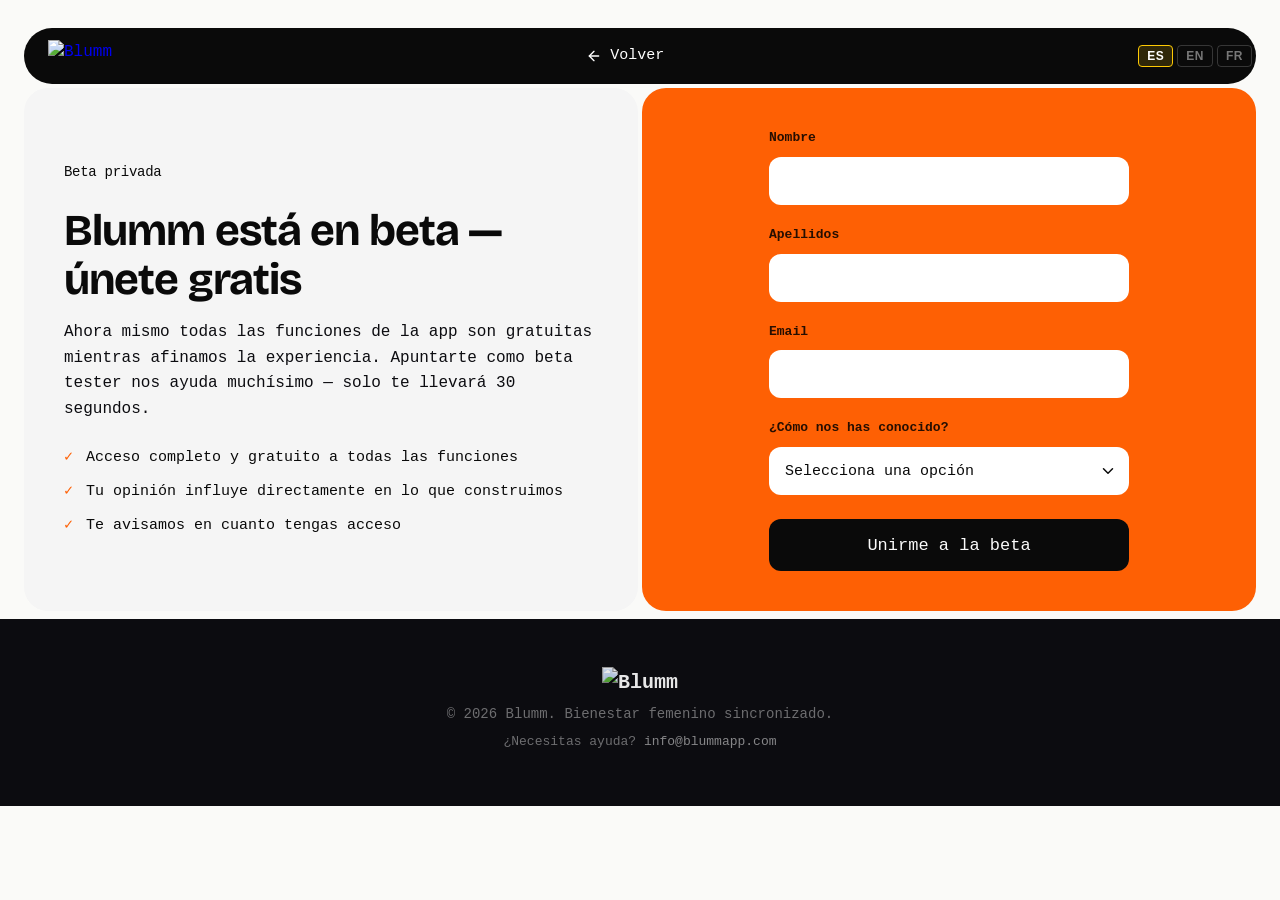
==== beta.html @ 22668149 "feat: instala Plausible Analytics en todas las páginas Añade <script defer data-domain="blummapp.com" ====
<!doctype html>
<html lang="es">
<head>
  <meta charset="utf-8">
  <meta name="viewport" content="width=device-width, initial-scale=1">
  <title>Blumm · Únete a la beta</title>
  <meta name="description" content="Blumm está en fase beta — únete gratis como beta tester y ayúdanos a mejorar la app.">
  <link rel="icon" type="image/png" href="favicon.png">
  <link rel="preconnect" href="https://fonts.googleapis.com">
  <link rel="preconnect" href="https://fonts.gstatic.com" crossorigin>
  <link href="https://fonts.googleapis.com/css2?family=Bricolage+Grotesque:opsz,wght@12..96,700;12..96,800&display=swap" rel="stylesheet">
  <link rel="stylesheet" href="style.css?v=13">
  <script src="https://cdn.jsdelivr.net/npm/@supabase/supabase-js@2/dist/umd/supabase.min.js"></script>
  <!-- Meta Pixel Code -->
  <script>
    !function(f,b,e,v,n,t,s)
    {if(f.fbq)return;n=f.fbq=function(){n.callMethod?
    n.callMethod.apply(n,arguments):n.queue.push(arguments)};
    if(!f._fbq)f._fbq=n;n.push=n;n.loaded=!0;n.version='2.0';
    n.queue=[];t=b.createElement(e);t.async=!0;
    t.src=v;s=b.getElementsByTagName(e)[0];
    s.parentNode.insertBefore(t,s)}(window,document,'script',
    'https://connect.facebook.net/en_US/fbevents.js');
    fbq('init', '1379456450843415');
    fbq('track', 'PageView');
  </script>
  <noscript><img height="1" width="1" style="display:none" src="https://www.facebook.com/tr?id=1379456450843415&ev=PageView&noscript=1"/></noscript>
  <!-- End Meta Pixel Code -->
  <!-- TikTok Pixel Code Start -->
  <script>
  !function (w, d, t) {
    w.TiktokAnalyticsObject=t;var ttq=w[t]=w[t]||[];ttq.methods=["page","track","identify","instances","debug","on","off","once","ready","alias","group","enableCookie","disableCookie","holdConsent","revokeConsent","grantConsent"],ttq.setAndDefer=function(t,e){t[e]=function(){t.push([e].concat(Array.prototype.slice.call(arguments,0)))}};for(var i=0;i<ttq.methods.length;i++)ttq.setAndDefer(ttq,ttq.methods[i]);ttq.instance=function(t){for(var e=ttq._i[t]||[],n=0;n<ttq.methods.length;n++)ttq.setAndDefer(e,ttq.methods[n]);return e},ttq.load=function(e,n){var r="https://analytics.tiktok.com/i18n/pixel/events.js",o=n&&n.partner;ttq._i=ttq._i||{},ttq._i[e]=[],ttq._i[e]._u=r,ttq._t=ttq._t||{},ttq._t[e]=+new Date,ttq._o=ttq._o||{},ttq._o[e]=n||{};n=document.createElement("script");n.type="text/javascript",n.async=!0,n.src=r+"?sdkid="+e+"&lib="+t;e=document.getElementsByTagName("script")[0];e.parentNode.insertBefore(n,e)};
    ttq.load('DAFTA2RC77U4RNF8LF8G');
    ttq.page();
  }(window, document, 'ttq');
  </script>
  <!-- TikTok Pixel Code End -->
  <!-- Plausible Analytics -->
  <script defer data-domain="blummapp.com" src="https://plausible.io/js/script.js"></script>
</head>
<body class="landing-body">

  <svg style="display:none" aria-hidden="true">
    <symbol id="ico-check-circle" viewBox="0 0 24 24" fill="none" stroke="currentColor" stroke-width="2" stroke-linecap="round" stroke-linejoin="round">
      <path d="M22 11.08V12a10 10 0 1 1-5.93-9.14"/><path d="m9 11 3 3L22 4"/>
    </symbol>
    <symbol id="ico-alert-circle" viewBox="0 0 24 24" fill="none" stroke="currentColor" stroke-width="2" stroke-linecap="round" stroke-linejoin="round">
      <circle cx="12" cy="12" r="10"/><line x1="12" y1="8" x2="12" y2="12"/><line x1="12" y1="16" x2="12.01" y2="16"/>
    </symbol>
    <symbol id="ico-arrow-left" viewBox="0 0 24 24" fill="none" stroke="currentColor" stroke-width="2" stroke-linecap="round" stroke-linejoin="round">
      <path d="m12 19-7-7 7-7"/><path d="M19 12H5"/>
    </symbol>
  </svg>

  <div class="page-frame">

    <!-- ── HEADER ── -->
    <header>
      <div class="brand">
        <a href="index.html" style="display:flex;align-items:center">
          <img src="blumm-logo-white.png" alt="Blumm" class="blumm-logo">
        </a>
      </div>
      <a href="index.html" class="back-link" data-i18n="back">
        <svg class="ico ico-sm" viewBox="0 0 24 24"><use href="#ico-arrow-left"/></svg>
        <span data-i18n="back">Volver</span>
      </a>
      <div class="header-right">
        <div class="lang-switcher">
          <button class="lang-btn active" id="btn-es" onclick="setLang('es')">ES</button>
          <button class="lang-btn" id="btn-en" onclick="setLang('en')">EN</button>
          <button class="lang-btn" id="btn-fr" onclick="setLang('fr')">FR</button>
        </div>
      </div>
    </header>

    <main>
      <!-- ── BETA ── -->
      <section class="beta-card">
        <div class="beta-copy">
          <p class="eyebrow" data-i18n="beta.eyebrow">Beta privada</p>
          <div class="hero-copy-content">
            <h1 data-i18n="beta.title">Blumm está en beta — únete gratis</h1>
            <p class="lead" data-i18n="beta.lead">Ahora mismo todas las funciones de la app son gratuitas mientras afinamos la experiencia. Apuntarte como beta tester nos ayuda muchísimo — solo te llevará 30 segundos.</p>
          </div>
          <ul class="beta-perks">
            <li data-i18n="beta.perk1">Acceso completo y gratuito a todas las funciones</li>
            <li data-i18n="beta.perk2">Tu opinión influye directamente en lo que construimos</li>
            <li data-i18n="beta.perk3">Te avisamos en cuanto tengas acceso</li>
          </ul>
        </div>

        <div class="beta-form-card">
          <form id="beta-form" novalidate>
            <div class="beta-field">
              <label for="beta-first-name" data-i18n="beta.form.firstName">Nombre</label>
              <input id="beta-first-name" name="first_name" type="text" autocomplete="given-name" required>
            </div>
            <div class="beta-field">
              <label for="beta-last-name" data-i18n="beta.form.lastName">Apellidos</label>
              <input id="beta-last-name" name="last_name" type="text" autocomplete="family-name" required>
            </div>
            <div class="beta-field">
              <label for="beta-email" data-i18n="beta.form.email">Email</label>
              <input id="beta-email" name="email" type="email" autocomplete="email" required>
            </div>
            <div class="beta-field">
              <label for="beta-how-heard" data-i18n="beta.form.howHeard">¿Cómo nos has conocido?</label>
              <select id="beta-how-heard" name="how_heard" required>
                <option value="" data-i18n="beta.form.howHeard.placeholder">Selecciona una opción</option>
                <option value="instagram" data-i18n="beta.form.howHeard.instagram">Instagram</option>
                <option value="tiktok" data-i18n="beta.form.howHeard.tiktok">TikTok</option>
                <option value="google" data-i18n="beta.form.howHeard.google">Google</option>
                <option value="friend" data-i18n="beta.form.howHeard.friend">Recomendación de una amiga</option>
                <option value="other" data-i18n="beta.form.howHeard.other">Otro</option>
              </select>
            </div>
            <button type="submit" class="beta-submit" id="beta-submit-btn" data-i18n="beta.form.submit">Unirme a la beta</button>
            <p class="beta-form-error hidden" id="beta-form-error"></p>
          </form>

          <div class="beta-success hidden" id="beta-success">
            <svg class="ico" viewBox="0 0 24 24" style="width:28px;height:28px;color:var(--green)"><use href="#ico-check-circle"/></svg>
            <h3 data-i18n="beta.success.title">¡Ya estás dentro!</h3>
            <p data-i18n="beta.success.text">Gracias por apuntarte. Te escribiremos en breve con el acceso a la beta.</p>
          </div>
        </div>
      </section>
    </main>

  </div><!-- /.page-frame -->

  <footer>
    <div class="container">
      <div class="footer-brand">
        <img src="blumm-logo-white.png" alt="Blumm" style="height:24px;width:auto;opacity:0.9;">
      </div>
      <p data-i18n="footer.copy">© 2026 Blumm. Bienestar femenino sincronizado.</p>
      <p class="small"><span data-i18n="footer.contact">¿Necesitas ayuda?</span> <a href="mailto:info@blummapp.com">info@blummapp.com</a></p>
    </div>
  </footer>

  <script>
    const { createClient } = supabase;
    const sb = createClient(
      'https://lpcvkzmfemxziuhdmzpx.supabase.co',
      'sb_publishable__JhEh4SY-q0NWRB5SO8-9Q_zLr_wszB'
    );

    const params = new URLSearchParams(location.search);
    const platform = params.get('platform'); // 'ios' | 'android' | null

    const BT = {
      es: {
        back: 'Volver',
        'beta.eyebrow': 'Beta privada',
        'beta.title': 'Blumm está en beta — únete gratis',
        'beta.lead': 'Ahora mismo todas las funciones de la app son gratuitas mientras afinamos la experiencia. Apuntarte como beta tester nos ayuda muchísimo — solo te llevará 30 segundos.',
        'beta.perk1': 'Acceso completo y gratuito a todas las funciones',
        'beta.perk2': 'Tu opinión influye directamente en lo que construimos',
        'beta.perk3': 'Te avisamos en cuanto tengas acceso',
        'beta.form.firstName': 'Nombre', 'beta.form.lastName': 'Apellidos', 'beta.form.email': 'Email',
        'beta.form.howHeard': '¿Cómo nos has conocido?', 'beta.form.howHeard.placeholder': 'Selecciona una opción',
        'beta.form.howHeard.instagram': 'Instagram', 'beta.form.howHeard.tiktok': 'TikTok', 'beta.form.howHeard.google': 'Google',
        'beta.form.howHeard.friend': 'Recomendación de una amiga', 'beta.form.howHeard.other': 'Otro',
        'beta.form.submit': 'Unirme a la beta',
        'beta.form.error.generic': 'Algo ha ido mal. Inténtalo de nuevo en unos minutos.',
        'beta.form.error.duplicate': 'Ese email ya está apuntado a la beta — ¡gracias!',
        'beta.success.title': '¡Ya estás dentro!',
        'beta.success.text': 'Gracias por apuntarte. Te escribiremos en breve con el acceso a la beta.',
        'footer.copy': '© 2026 Blumm. Bienestar femenino sincronizado.',
        'footer.contact': '¿Necesitas ayuda?',
      },
      en: {
        back: 'Back',
        'beta.eyebrow': 'Private beta',
        'beta.title': "Blumm is in beta — join for free",
        'beta.lead': "Right now every feature in the app is free while we polish the experience. Signing up as a beta tester helps us enormously — it only takes 30 seconds.",
        'beta.perk1': 'Full, free access to every feature',
        'beta.perk2': 'Your feedback directly shapes what we build',
        'beta.perk3': "We'll let you know as soon as you have access",
        'beta.form.firstName': 'First name', 'beta.form.lastName': 'Last name', 'beta.form.email': 'Email',
        'beta.form.howHeard': 'How did you hear about us?', 'beta.form.howHeard.placeholder': 'Select an option',
        'beta.form.howHeard.instagram': 'Instagram', 'beta.form.howHeard.tiktok': 'TikTok', 'beta.form.howHeard.google': 'Google',
        'beta.form.howHeard.friend': "A friend's recommendation", 'beta.form.howHeard.other': 'Other',
        'beta.form.submit': 'Join the beta',
        'beta.form.error.generic': 'Something went wrong. Please try again in a few minutes.',
        'beta.form.error.duplicate': "That email is already signed up for the beta — thank you!",
        'beta.success.title': "You're in!",
        'beta.success.text': "Thanks for signing up. We'll email you shortly with beta access.",
        'footer.copy': '© 2026 Blumm. Femme wellness, synchronised.',
        'footer.contact': 'Need help?',
      },
      fr: {
        back: 'Retour',
        'beta.eyebrow': 'Bêta privée',
        'beta.title': 'Blumm est en bêta — inscris-toi gratuitement',
        'beta.lead': "En ce moment, toutes les fonctionnalités de l'app sont gratuites pendant qu'on peaufine l'expérience. T'inscrire comme testeuse nous aide énormément — ça ne prend que 30 secondes.",
        'beta.perk1': 'Accès complet et gratuit à toutes les fonctionnalités',
        'beta.perk2': "Ton avis influence directement ce qu'on construit",
        'beta.perk3': "On te préviendra dès que tu auras accès",
        'beta.form.firstName': 'Prénom', 'beta.form.lastName': 'Nom', 'beta.form.email': 'Email',
        'beta.form.howHeard': 'Comment nous as-tu connus ?', 'beta.form.howHeard.placeholder': 'Choisis une option',
        'beta.form.howHeard.instagram': 'Instagram', 'beta.form.howHeard.tiktok': 'TikTok', 'beta.form.howHeard.google': 'Google',
        'beta.form.howHeard.friend': "Recommandation d'une amie", 'beta.form.howHeard.other': 'Autre',
        'beta.form.submit': 'Rejoindre la bêta',
        'beta.form.error.generic': "Une erreur s'est produite. Réessaie dans quelques minutes.",
        'beta.form.error.duplicate': 'Cet email est déjà inscrit à la bêta — merci !',
        'beta.success.title': "C'est fait !",
        'beta.success.text': "Merci de ton inscription. On t'écrira bientôt avec l'accès à la bêta.",
        'footer.copy': '© 2026 Blumm. Bien-être féminin synchronisé.',
        'footer.contact': "Besoin d'aide ?",
      }
    };

    function setLang(lang) {
      localStorage.setItem('meirins_lang', lang);
      document.documentElement.lang = lang;
      document.querySelectorAll('[data-i18n]').forEach(el => {
        const key = el.dataset.i18n;
        if (BT[lang] && BT[lang][key]) el.textContent = BT[lang][key];
      });
      ['es','en','fr'].forEach(l => {
        const btn = document.getElementById('btn-' + l);
        if (btn) btn.classList.toggle('active', l === lang);
      });
      currentLang = lang;
    }

    let currentLang = 'es';
    const saved = localStorage.getItem('meirins_lang');
    const browser = navigator.language?.slice(0,2);
    const initial = (saved && BT[saved]) ? saved : (BT[browser] ? browser : 'es');
    setLang(initial);

    // ── Form submit ──
    const form = document.getElementById('beta-form');
    const submitBtn = document.getElementById('beta-submit-btn');
    const errorEl = document.getElementById('beta-form-error');

    form.addEventListener('submit', async (e) => {
      e.preventDefault();
      errorEl.classList.add('hidden');
      submitBtn.disabled = true;
      const originalText = submitBtn.textContent;
      submitBtn.textContent = '…';

      const first_name = document.getElementById('beta-first-name').value.trim();
      const last_name = document.getElementById('beta-last-name').value.trim();
      const email = document.getElementById('beta-email').value.trim();
      const how_heard = document.getElementById('beta-how-heard').value;

      const { error } = await sb.from('beta_testers').insert({
        first_name, last_name, email, how_heard,
        platform: platform || null,
        locale: currentLang,
      });

      if (error) {
        submitBtn.disabled = false;
        submitBtn.textContent = originalText;
        const isDuplicate = error.code === '23505';
        errorEl.textContent = BT[currentLang][isDuplicate ? 'beta.form.error.duplicate' : 'beta.form.error.generic'];
        errorEl.classList.remove('hidden');
        return;
      }

      form.classList.add('hidden');
      document.getElementById('beta-success').classList.remove('hidden');
    });
  </script>
</body>
</html>
---- style.css ----
/* ═══════════════════════════════════════════════════════════════════
   Blumm · Design system v3
   ═══════════════════════════════════════════════════════════════════ */

*, *::before, *::after { box-sizing: border-box; margin: 0; padding: 0; }

.hidden { display: none !important; }

:root {
  /* Brand palette */
  --ink:         #0C0C10;
  --ink-2:       #18181F;
  --ink-mid:     #44444F;
  --muted:       #88889A;
  --cream:       #FAFAF8;
  --white:       #FFFFFF;
  --green:       #00B86B;
  --green-dim:   #009A58;
  --green-light: #E5FBF2;
  --rose:        #F06B88;
  --rose-light:  #FFF0F5;
  --amber:       #F5B800;
  --amber-light: #FFFBEA;

  /* Legacy tokens — used by legal pages */
  --blue:        #1A56DB;
  --blue-light:  #EFF6FF;
  --bg:          #F8FAFC;
  --text:        #1E293B;
  --border:      #E2E8F0;

  /* Figma design system — landing v4 */
  --neutro-950: #0a0a0a;
  --neutro-900: #171717;
  --neutro-800: #262626;
  --neutro-500: #737373;
  --neutro-200: #e5e5e5;
  --neutro-100: #f5f5f5;
  --neutro-50:  #fafafa;
  --neutro-0:   #ffffff;
  --amarillo-500: #feca04;
  --amarillo-950: #261e01;
  --naranja-500: #fe6004;
  --naranja-950: #260e01;
  --naranja-200: #ffbf9b;
  --azul-500: #429fe7;
  --azul-950: #0a1823;
  --verde-200: #b6ecaf;
  --verde-500: #49cf38;
  --amarillo-300: #fedf68;

  --rd-xxl: 32px;
  --rd-xl: 24px;
  --rd-l: 16px;
  --rd-m: 12px;
  --rd-s: 6px;
  --rd-xs: 3px;

  --font-heading: 'Bricolage Grotesque', system-ui, -apple-system, sans-serif;
  --font-body: 'Aglet Mono', 'Courier New', monospace;
}

@font-face {
  font-family: 'Aglet Mono';
  src: url('fonts/AgletMono-Regular.otf') format('opentype');
  font-weight: 400;
  font-style: normal;
  font-display: swap;
}
@font-face {
  font-family: 'Aglet Mono';
  src: url('fonts/AgletMono-Bold.otf') format('opentype');
  font-weight: 700;
  font-style: normal;
  font-display: swap;
}

html { scroll-behavior: smooth; }

body {
  font-family: -apple-system, BlinkMacSystemFont, 'Segoe UI', Helvetica, Arial, sans-serif;
  background: var(--cream);
  color: var(--ink);
  line-height: 1.6;
  -webkit-font-smoothing: antialiased;
}

a { text-decoration: none; }
a:focus-visible { outline: 2px solid var(--green); outline-offset: 3px; }

.container {
  max-width: 1120px;
  margin: 0 auto;
  padding: 0 28px;
}
.container.narrow { max-width: 760px; }

/* ════════════════════════════════════
   HEADER
   ════════════════════════════════════ */
/* Page frame — everything from the Figma "D-1440px-Landing" inset layout */
.page-frame {
  max-width: 1440px;
  margin: 0 auto;
  padding: 28px 24px 8px;
  display: flex;
  flex-direction: column;
  gap: 4px;
}
.landing-body { font-family: var(--font-body); }
.landing-body h1, .landing-body h2, .landing-body h3, .landing-body h4 { font-family: var(--font-heading); }

header {
  background: var(--neutro-950);
  border-radius: var(--rd-xxl);
  padding: 4px 4px 4px 24px;
  min-height: 56px;
  display: flex;
  align-items: center;
  justify-content: space-between;
  gap: 16px;
}
.brand { display: flex; align-items: center; gap: 9px; }
.blumm-logo { height: 32px; width: auto; display: block; }

.tab-nav {
  display: flex;
  align-items: center;
  background: var(--neutro-800);
  border-radius: var(--rd-xl);
  padding: 4px;
  gap: 0;
}
.tab-nav-item {
  display: flex;
  align-items: center;
  justify-content: center;
  height: 40px;
  padding: 0 16px;
  border-radius: var(--rd-l);
  color: var(--neutro-0);
  font-size: 16px;
  white-space: nowrap;
  transition: background 0.15s, color 0.15s;
}
.tab-nav-item:hover { background: rgba(255,255,255,0.08); }
.tab-nav-item.active { background: var(--neutro-0); color: var(--neutro-950); }

.header-right { display: flex; align-items: center; gap: 14px; }

.nav-download {
  background: var(--amarillo-500);
  color: var(--amarillo-950) !important;
  font-weight: 700;
  font-size: 18px;
  padding: 12px 16px;
  border-radius: var(--rd-xl);
  transition: opacity 0.15s, transform 0.15s;
}
.nav-download:hover { opacity: 0.88; transform: translateY(-1px); }

.lang-switcher {
  display: flex;
  gap: 4px;
}
.lang-btn {
  background: transparent;
  border: 1px solid rgba(255,255,255,0.18);
  color: rgba(255,255,255,0.45);
  font-size: 12px;
  font-weight: 600;
  padding: 3px 8px;
  border-radius: 4px;
  cursor: pointer;
  letter-spacing: 0.5px;
  transition: all 0.15s;
}
.lang-btn:hover { color: var(--white); border-color: rgba(255,255,255,0.5); }
.lang-btn.active { color: var(--white); border-color: var(--amarillo-500); background: rgba(254,202,4,0.15); }

/* ════════════════════════════════════
   HERO CARD
   ════════════════════════════════════ */
.hero-card, .trainer-card {
  display: flex;
  align-items: stretch;
  gap: 4px;
  width: 100%;
}
.hero-copy {
  flex: 1 0 0;
  min-width: 0;
  background: var(--neutro-100);
  border-radius: var(--rd-xl);
  padding: 24px;
  display: flex;
  flex-direction: column;
  justify-content: space-between;
  gap: 24px;
}
.eyebrow {
  font-size: 14px;
  color: var(--neutro-950);
  letter-spacing: -0.02em;
}
.hero-copy-content { display: flex; flex-direction: column; gap: 16px; }
.hero-copy h1 {
  font-size: clamp(32px, 4.4vw, 64px);
  font-weight: 700;
  line-height: 1.1;
  letter-spacing: -0.02em;
  color: var(--neutro-950);
}
.hero-copy .lead, .trainer-copy .lead {
  font-size: 18px;
  line-height: 1.3;
  letter-spacing: -0.02em;
  max-width: 42ch;
}
.hero-copy .lead { color: var(--neutro-950); }

/* Store buttons */
.store-buttons { display: flex; gap: 2px; }
.store-btn {
  display: flex;
  flex: 1;
  align-items: center;
  justify-content: center;
  gap: 10px;
  background: var(--neutro-900);
  color: var(--neutro-50);
  height: 48px;
  padding: 0 16px;
  border-radius: var(--rd-m);
  font-size: 18px;
  transition: background 0.15s;
}
.store-btn:hover { background: var(--neutro-800); }
.store-icon { width: 20px; height: 20px; flex-shrink: 0; }
.store-btn small { display: none; }

/* Hero visual — floating glass widgets over photo */
.hero-visual {
  position: relative;
  flex: 1 0 0;
  min-width: 0;
  aspect-ratio: 1 / 1;
  border-radius: var(--rd-xl);
  overflow: hidden;
}
.hero-visual-bg { position: absolute; inset: 0; width: 100%; height: 100%; object-fit: cover; }
video.hero-visual-bg { object-fit: cover; }
.trainer-frame {
  position: absolute;
  top: 7.5%;
  left: 50%;
  transform: translateX(-50%);
  width: 42%;
  min-width: 200px;
  max-width: 300px;
}
.trainer-frame-img { display: block; width: 100%; height: auto; }
.glass-stack {
  position: absolute;
  top: 7.5%;
  left: 50%;
  transform: translateX(-50%);
  width: 42%;
  min-width: 200px;
  max-width: 300px;
  display: flex;
  flex-direction: column;
  gap: 2px;
  padding: 4px;
  background: rgba(255,255,255,0.2);
  backdrop-filter: blur(20px);
  border-radius: var(--rd-xl);
}
.mini-phase {
  border-radius: 20px;
  padding: 13px;
  background-size: cover;
  background-position: center;
  display: flex;
  flex-direction: column;
  justify-content: space-between;
  gap: 8px;
  min-height: 100px;
  color: var(--neutro-950);
}
.mini-phase-title {
  font-family: var(--font-heading);
  font-weight: 700;
  font-size: 15px;
  line-height: 1.15;
}
.tags-row { display: flex; flex-wrap: wrap; gap: 2px; }
.tag {
  background: var(--neutro-100);
  color: var(--neutro-950);
  font-size: 8px;
  font-weight: 600;
  letter-spacing: 0.02em;
  text-transform: uppercase;
  padding: 0 6px;
  height: 13px;
  display: inline-flex;
  align-items: center;
  border-radius: var(--rd-s);
}
.tag-blue { background: var(--azul-500); color: var(--neutro-0); }
.tag-peach { background: var(--naranja-200); color: var(--naranja-950); }

.glass-2col { display: flex; gap: 2px; }
.stat-card {
  flex: 1;
  min-width: 0;
  background: var(--neutro-100);
  border-radius: 20px;
  padding: 13px;
  display: flex;
  flex-direction: column;
  gap: 12px;
}
.stat-title-row { display: flex; align-items: center; justify-content: space-between; gap: 6px; }
.stat-title { display: flex; align-items: center; gap: 4px; font-size: 10px; color: var(--neutro-950); white-space: nowrap; overflow: hidden; text-overflow: ellipsis; }
.ico { width: 13px; height: 13px; flex-shrink: 0; }
.ico-chevron { width: 13px; height: 13px; color: var(--neutro-950); }
.ico-sm { width: 16px; height: 16px; }
.ico-xs { width: 10px; height: 10px; }
.ico-orange { color: var(--naranja-500); }
.ico-orange-dark { color: var(--naranja-950); }
.ico-blue { color: var(--azul-500); }
.ico-green { color: var(--verde-500); }
.stat-num { font-family: var(--font-heading); font-weight: 700; font-size: 26px; line-height: 1.1; letter-spacing: -0.02em; }
.stat-num-orange { color: var(--naranja-500); }
.stat-num-blue { color: var(--azul-500); }
.stat-sub { font-size: 11px; color: var(--neutro-950); margin-top: 2px; }
.status-bar { height: 3px; border-radius: 2px; background: rgba(0,0,0,0.1); overflow: hidden; margin-top: 6px; }
.status-bar-fill { height: 100%; border-radius: 2px; }
.tag-row-inline { display: flex; align-items: center; gap: 4px; font-size: 11px; color: var(--neutro-950); }

.meal-card {
  background: var(--naranja-500);
  border-radius: 20px;
  padding: 13px;
  display: flex;
  flex-direction: column;
  gap: 12px;
}
.meal-card .stat-title-row .stat-title, .meal-card .ico-chevron { color: var(--neutro-950); }
.meal-eyebrow { font-size: 11px; color: var(--neutro-950); }
.meal-title { font-family: var(--font-heading); font-weight: 700; font-size: 20px; color: var(--naranja-950); line-height: 1.15; margin-top: -6px; }
.meal-items { list-style: none; display: flex; flex-direction: column; gap: 4px; }
.meal-items li { font-size: 11px; color: var(--neutro-950); position: relative; padding-left: 12px; }
.meal-items li::before { content: ''; position: absolute; left: 0; top: 7px; width: 3px; height: 3px; border-radius: 50%; background: var(--neutro-950); }
.meal-btn {
  background: var(--neutro-950);
  color: var(--neutro-50);
  border: none;
  height: 32px;
  border-radius: var(--rd-m);
  font-family: var(--font-body);
  font-size: 12px;
  cursor: pointer;
}

/* ════════════════════════════════════
   FEATURE PHOTO CARDS
   ════════════════════════════════════ */
.feature-cards-row { display: flex; gap: 4px; width: 100%; }
.photo-card {
  position: relative;
  flex: 1 0 0;
  min-width: 0;
  height: 480px;
  border-radius: var(--rd-xl);
  overflow: hidden;
  padding: 16px;
  display: flex;
  flex-direction: column;
  justify-content: space-between;
}
.photo-card-bg { position: absolute; inset: 0; width: 100%; height: 100%; object-fit: cover; z-index: 0; }
.photo-card-tag {
  position: relative;
  z-index: 1;
  display: flex;
  align-items: center;
  gap: 8px;
  font-size: 14px;
  color: var(--neutro-950);
  background: rgba(255,255,255,0.55);
  align-self: flex-start;
  padding: 6px 12px;
  border-radius: var(--rd-l);
}
.photo-card-glass {
  position: relative;
  z-index: 1;
  background: rgba(255,255,255,0.2);
  backdrop-filter: blur(20px);
  border-radius: var(--rd-l);
  padding: 16px;
  color: var(--neutro-0);
  display: flex;
  flex-direction: column;
  gap: 12px;
}
.photo-card-glass h3 { font-size: 24px; font-weight: 700; line-height: 1.15; }
.photo-card-glass p { font-size: 14px; line-height: 1.4; opacity: 0.92; }

/* ════════════════════════════════════
   FUNCIONALIDADES / BENTO
   ════════════════════════════════════ */
.funcionalidades-card {
  background: var(--neutro-100);
  border-radius: var(--rd-xl);
  padding: 24px;
  display: flex;
  flex-direction: column;
  gap: 40px;
}
.funcionalidades-heading { display: flex; flex-direction: column; gap: 16px; max-width: 700px; }
.funcionalidades-heading h2 {
  font-size: clamp(28px, 3.4vw, 48px);
  font-weight: 700;
  letter-spacing: -0.02em;
  line-height: 1.1;
  color: var(--neutro-950);
}
.funcionalidades-heading .lead { font-size: 18px; line-height: 1.3; color: var(--neutro-950); }

.bento-grid {
  display: grid;
  grid-template-columns: repeat(3, 1fr);
  gap: 4px;
}
.bento-card {
  background: var(--neutro-0);
  border-radius: var(--rd-xl);
  padding: 16px;
  display: flex;
  flex-direction: column;
  gap: 16px;
}
.bento-img {
  aspect-ratio: 4 / 3;
  border-radius: var(--rd-xl);
  background: var(--verde-200) center / cover no-repeat;
  width: 100%;
}
.bento-card h4 { font-family: var(--font-heading); font-size: 24px; font-weight: 700; letter-spacing: -0.01em; line-height: 1.2; color: var(--neutro-950); }
.bento-card p { font-size: 16px; line-height: 1.3; color: var(--neutro-950); }

/* ════════════════════════════════════
   QUIÉNES SOMOS / TEAM
   ════════════════════════════════════ */
.team-card {
  background: var(--neutro-100);
  border-radius: var(--rd-xl);
  padding: 24px;
  display: flex;
  flex-direction: column;
  gap: 40px;
}
.team-grid {
  display: grid;
  grid-template-columns: repeat(2, 1fr);
  gap: 4px;
}
.team-member-card {
  background: var(--neutro-0);
  border-radius: var(--rd-xl);
  padding: 24px;
  display: flex;
  gap: 20px;
  align-items: flex-start;
}
.team-avatar {
  flex-shrink: 0;
  width: 64px;
  height: 64px;
  border-radius: var(--rd-l);
  display: flex;
  align-items: center;
  justify-content: center;
  font-family: var(--font-heading);
  font-weight: 700;
  font-size: 20px;
  color: var(--neutro-0);
}
.team-avatar-orange { background: var(--naranja-500); }
.team-avatar-blue { background: var(--azul-500); }
.team-info { display: flex; flex-direction: column; gap: 4px; }
.team-info h4 { font-family: var(--font-heading); font-size: 20px; font-weight: 700; color: var(--neutro-950); }
.team-role { font-size: 13px; font-weight: 700; color: var(--neutro-500); text-transform: uppercase; letter-spacing: 0.04em; margin-bottom: 4px; }
.team-bio { font-size: 15px; line-height: 1.4; color: var(--neutro-950); }
.team-linkedin { display: inline-block; margin-top: 8px; font-size: 14px; font-weight: 700; color: var(--azul-500); }
.team-linkedin:hover { text-decoration: underline; }

/* ════════════════════════════════════
   TRAINER CARD
   ════════════════════════════════════ */
.trainer-copy {
  flex: 1 0 0;
  min-width: 0;
  background: var(--azul-500);
  border-radius: var(--rd-xl);
  padding: 24px;
  display: flex;
  flex-direction: column;
  justify-content: space-between;
  gap: 24px;
  color: var(--azul-950);
}
.eyebrow-on-blue { color: var(--azul-950); }
.trainer-copy h2 {
  font-size: clamp(30px, 4.4vw, 64px);
  font-weight: 700;
  letter-spacing: -0.02em;
  line-height: 1.1;
}
.trainer-copy .lead { color: var(--azul-950); }
.trainer-btn {
  display: flex;
  align-items: center;
  justify-content: center;
  background: var(--neutro-900);
  color: var(--neutro-50);
  font-size: 18px;
  height: 48px;
  border-radius: var(--rd-m);
  transition: background 0.15s;
}
.trainer-btn:hover { background: var(--neutro-800); }

/* Floating calendar / program / session widgets */
.calendar-card { background: var(--neutro-100); border-radius: 20px; padding: 13px; }
.calendar-header { display: flex; align-items: center; justify-content: space-between; font-size: 10px; text-transform: uppercase; letter-spacing: 0.02em; color: var(--neutro-950); margin-bottom: 6px; }
.calendar-header .ico { color: var(--neutro-950); }
.calendar-week { display: flex; justify-content: space-between; margin-bottom: 4px; }
.calendar-week span { flex: 1; text-align: center; font-size: 8px; text-transform: uppercase; color: var(--neutro-500); }
.calendar-days { display: flex; flex-wrap: wrap; gap: 4px; }
.cal-day {
  width: 34px; height: 34px;
  border-radius: var(--rd-xs);
  background: var(--neutro-0);
  display: flex; align-items: center; justify-content: center;
  font-size: 10px; color: var(--neutro-950);
}
.cal-day-active {
  outline: 1px solid var(--neutro-950);
  outline-offset: -1px;
  box-shadow: 0 0 10px 4px var(--amarillo-300);
}

.mini-program {
  border-radius: 20px;
  padding: 13px;
  min-height: 56px;
  background-size: cover;
  background-position: center;
  display: flex;
  flex-direction: column;
  justify-content: center;
  color: var(--neutro-950);
}
.mini-program-eyebrow { font-size: 10px; }
.mini-program-title { font-family: var(--font-heading); font-weight: 700; font-size: 15px; }

.session-card { background: var(--neutro-100); border-radius: 20px; padding: 13px; display: flex; flex-direction: column; gap: 12px; }
.stat-sub-label { font-size: 11px; color: var(--naranja-950); margin-top: -4px; }
.session-list { list-style: none; display: flex; flex-direction: column; }
.session-list li { display: flex; align-items: center; gap: 6px; padding: 13px 0; border-bottom: 1px solid var(--neutro-200); font-size: 13px; color: var(--neutro-950); }
.session-list li b { margin-left: auto; font-weight: 700; }
.session-list li.done { color: var(--neutro-500); }
.check-box { width: 16px; height: 16px; border-radius: 5px; border: 1px solid var(--neutro-500); flex-shrink: 0; display: flex; align-items: center; justify-content: center; }
.session-list li.done .check-box { background: var(--neutro-800); border-color: var(--neutro-800); color: var(--neutro-0); }
.session-actions { display: flex; gap: 2px; }
.session-actions .ico { width: 19px; height: 19px; color: var(--neutro-950); flex: 1; }

/* ════════════════════════════════════
   CTA SCROLL (flor animada por scroll — a pantalla completa)
   ════════════════════════════════════ */
.cta-scroll-wrapper {
  position: relative;
  height: 400vh; /* distancia de scroll que controla la animación */
}
.cta-scroll-sticky {
  position: sticky;
  top: 0;
  height: 100vh;
  width: 100%;
  overflow: hidden;
  display: flex;
  align-items: center;
  justify-content: center;
  background: var(--neutro-950);
}
.cta-scroll-canvas {
  position: absolute;
  top: 0;
  left: 0;
  width: 100%;
  height: 100%;
  display: block;
}
.cta-scroll-btn {
  position: relative;
  z-index: 2;
  display: inline-flex;
  align-items: center;
  justify-content: center;
  gap: 8px;
  height: 56px;
  padding: 0 24px;
  background: var(--neutro-0);
  border: 1.5px solid var(--neutro-950);
  border-radius: var(--rd-m);
  font-size: 18px;
  color: var(--neutro-950);
  white-space: nowrap;
  opacity: 0;
  transform: translateY(16px) scale(0.96);
  pointer-events: none;
  transition: opacity 0.3s ease, transform 0.3s ease;
}
.cta-scroll-btn.is-visible { opacity: 1; transform: translateY(0) scale(1); pointer-events: auto; }
.cta-scroll-btn:hover { background: var(--neutro-950); color: var(--neutro-0); }

.cta-loader {
  position: absolute;
  z-index: 3;
  inset: 0;
  display: flex;
  align-items: center;
  justify-content: center;
  background: var(--neutro-950);
  color: var(--neutro-0);
  font-size: 14px;
  letter-spacing: 0.03em;
  text-transform: uppercase;
  transition: opacity 0.4s ease;
}
.cta-loader.is-hidden { opacity: 0; pointer-events: none; }

/* ════════════════════════════════════
   BETA SIGNUP PAGE
   ════════════════════════════════════ */
.back-link {
  display: flex;
  align-items: center;
  gap: 8px;
  color: var(--neutro-0);
  font-size: 15px;
}
.back-link:hover { opacity: 0.8; }

.beta-card {
  display: flex;
  align-items: stretch;
  gap: 4px;
  width: 100%;
}
.beta-copy {
  flex: 1 0 0;
  min-width: 0;
  background: var(--neutro-100);
  border-radius: var(--rd-xl);
  padding: 40px;
  display: flex;
  flex-direction: column;
  gap: 24px;
  justify-content: center;
}
.beta-copy h1 {
  font-family: var(--font-heading);
  font-size: clamp(28px, 3.6vw, 44px);
  font-weight: 700;
  line-height: 1.1;
  letter-spacing: -0.02em;
  color: var(--neutro-950);
}
.beta-perks { list-style: none; display: flex; flex-direction: column; gap: 10px; }
.beta-perks li {
  position: relative;
  padding-left: 22px;
  font-size: 15px;
  color: var(--neutro-950);
}
.beta-perks li::before {
  content: '✓';
  position: absolute;
  left: 0;
  top: 0;
  color: var(--naranja-500);
  font-weight: 700;
}

.beta-form-card {
  flex: 1 0 0;
  min-width: 0;
  background: var(--naranja-500);
  border-radius: var(--rd-xl);
  padding: 40px;
  display: flex;
  align-items: center;
  justify-content: center;
}
#beta-form { width: 100%; max-width: 360px; display: flex; flex-direction: column; gap: 20px; }
.beta-field { display: flex; flex-direction: column; gap: 8px; }
.beta-field label { font-size: 13px; font-weight: 700; color: var(--naranja-950); }
.beta-field input, .beta-field select {
  height: 48px;
  padding: 0 16px;
  border-radius: var(--rd-m);
  border: none;
  background: var(--neutro-0);
  color: var(--neutro-950);
  font-family: var(--font-body);
  font-size: 15px;
}
.beta-field select { appearance: none; background-image: url("data:image/svg+xml,%3Csvg xmlns='http://www.w3.org/2000/svg' width='24' height='24' viewBox='0 0 24 24' fill='none' stroke='%230A0A0A' stroke-width='2' stroke-linecap='round' stroke-linejoin='round'%3E%3Cpath d='m6 9 6 6 6-6'/%3E%3C/svg%3E"); background-repeat: no-repeat; background-position: right 12px center; background-size: 18px; padding-right: 40px; }
.beta-field input:focus, .beta-field select:focus { outline: 2px solid var(--neutro-950); outline-offset: 1px; }
.beta-submit {
  height: 52px;
  border: none;
  border-radius: var(--rd-m);
  background: var(--neutro-950);
  color: var(--neutro-50);
  font-family: var(--font-body);
  font-size: 17px;
  cursor: pointer;
  margin-top: 4px;
  transition: background 0.15s;
}
.beta-submit:hover { background: var(--neutro-800); }
.beta-submit:disabled { opacity: 0.6; cursor: default; }
.beta-form-error {
  font-size: 13px;
  color: var(--naranja-950);
  background: var(--neutro-0);
  border-radius: var(--rd-s);
  padding: 8px 12px;
}
.beta-success {
  width: 100%;
  max-width: 360px;
  display: flex;
  flex-direction: column;
  align-items: flex-start;
  gap: 8px;
}
.beta-success h3 { font-family: var(--font-heading); font-size: 22px; font-weight: 700; color: var(--naranja-950); }
.beta-success p { font-size: 15px; color: var(--naranja-950); }

.beta-download-card {
  background: var(--neutro-100);
  border-radius: var(--rd-xl);
  padding: 24px;
  display: flex;
  flex-direction: column;
  gap: 16px;
}
.beta-download-label { font-size: 15px; color: var(--neutro-950); }
.beta-download-card .store-buttons { max-width: 480px; }
.store-btn-primary { background: var(--neutro-950); box-shadow: 0 0 0 2px var(--amarillo-500); }

/* ════════════════════════════════════
   LEGAL SECTION
   ════════════════════════════════════ */
.legal {
  padding: 80px 0;
  background: var(--white);
  border-top: 1px solid var(--border);
}
.legal h2 {
  font-size: clamp(26px, 3vw, 38px);
  font-weight: 700;
  letter-spacing: -0.02em;
  text-align: center;
  margin-bottom: 36px;
  color: var(--ink);
}
.legal-links {
  display: flex;
  flex-direction: column;
  gap: 10px;
  max-width: 620px;
  margin: 0 auto;
}
.legal-card {
  display: flex;
  align-items: center;
  gap: 16px;
  background: var(--cream);
  border-radius: 16px;
  padding: 20px 22px;
  color: var(--ink);
  border: 1.5px solid var(--border);
  transition: border-color 0.15s, background 0.15s, transform 0.15s;
}
.legal-card:hover {
  border-color: var(--green);
  background: var(--green-light);
  transform: translateX(4px);
}
.legal-icon {
  display: flex;
  align-items: center;
  justify-content: center;
  width: 44px;
  height: 44px;
  flex-shrink: 0;
  border-radius: 12px;
  background: var(--green-light);
}
.legal-icon svg { width: 22px; height: 22px; fill: none; stroke: var(--green-dim); stroke-width: 2; stroke-linecap: round; stroke-linejoin: round; }
.legal-card:hover .legal-icon { background: var(--white); }
.legal-card div { flex: 1; }
.legal-card h4 { font-size: 15px; font-weight: 700; margin-bottom: 2px; color: var(--ink); }
.legal-card p { font-size: 13px; color: var(--muted); line-height: 1.4; }
.arrow { color: var(--green); font-weight: 700; font-size: 18px; flex-shrink: 0; }

/* ════════════════════════════════════
   FOOTER
   ════════════════════════════════════ */
footer {
  background: var(--ink);
  padding: 48px 0;
  text-align: center;
  margin-top: 0;
}
.footer-brand {
  display: flex;
  align-items: center;
  justify-content: center;
  gap: 8px;
  font-size: 20px;
  margin-bottom: 12px;
  color: var(--white);
  font-weight: 700;
}
footer p { color: rgba(255,255,255,0.4); font-size: 14px; margin-bottom: 6px; }
footer .small { font-size: 13px; }
footer a { color: rgba(255,255,255,0.5); transition: color 0.15s; }
footer a:hover { color: var(--white); }

/* ════════════════════════════════════
   HAMBURGER
   ════════════════════════════════════ */
.hamburger {
  display: none;
  flex-direction: column;
  gap: 5px;
  background: none;
  border: none;
  cursor: pointer;
  padding: 4px;
}
.hamburger span {
  display: block;
  width: 24px;
  height: 2px;
  background: var(--white);
  border-radius: 2px;
  transition: all 0.2s;
}
.hamburger.open span:nth-child(1) { transform: translateY(7px) rotate(45deg); }
.hamburger.open span:nth-child(2) { opacity: 0; }
.hamburger.open span:nth-child(3) { transform: translateY(-7px) rotate(-45deg); }

/* ════════════════════════════════════
   LEGAL DOC PAGES (privacy, terms, support, delete-account)
   ════════════════════════════════════ */
.legal-doc-card {
  background: var(--neutro-100);
  border-radius: var(--rd-xl);
  padding: 40px;
}
.legal-doc-langnav {
  display: flex;
  flex-wrap: wrap;
  gap: 8px;
  margin-bottom: 32px;
}
.legal-doc-langnav a {
  background: var(--neutro-0);
  color: var(--neutro-950);
  font-size: 14px;
  font-weight: 700;
  padding: 8px 16px;
  border-radius: var(--rd-m);
  transition: background 0.15s;
}
.legal-doc-langnav a:hover { background: var(--naranja-200); }
.legal-doc-langnav a.active { background: var(--naranja-500); color: var(--naranja-950); }

.legal-doc-card h2 {
  font-family: var(--font-heading);
  font-size: clamp(26px, 3.4vw, 36px);
  font-weight: 700;
  letter-spacing: -0.02em;
  color: var(--neutro-950);
  margin-bottom: 4px;
}
.legal-doc-card .date { font-size: 13px; color: var(--neutro-500); margin-bottom: 28px; }
.legal-doc-card section { margin-bottom: 8px; }
.legal-doc-card h3 {
  font-family: var(--font-heading);
  font-size: 18px;
  font-weight: 700;
  color: var(--neutro-950);
  margin: 28px 0 10px;
}
.legal-doc-card p { font-size: 15px; line-height: 1.7; color: var(--neutro-950); margin-bottom: 12px; }
.legal-doc-card ul { padding-left: 20px; margin-bottom: 12px; }
.legal-doc-card li { font-size: 15px; line-height: 1.7; color: var(--neutro-950); margin-bottom: 6px; }
.legal-doc-card strong { color: var(--neutro-950); }
.legal-doc-card a:not(.legal-doc-langnav a):not(.back-link) { color: var(--azul-500); font-weight: 700; }

.legal-doc-card table {
  width: 100%;
  border-collapse: collapse;
  margin: 16px 0;
  font-size: 14px;
  background: var(--neutro-0);
  border-radius: var(--rd-l);
  overflow: hidden;
}
.legal-doc-card th, .legal-doc-card td { padding: 12px 14px; text-align: left; border-bottom: 1px solid var(--neutro-200); }
.legal-doc-card th { background: var(--neutro-100); font-weight: 700; }
.legal-doc-card tr:last-child td { border-bottom: 0; }

.legal-doc-card hr { border: none; border-top: 1px solid var(--neutro-200); margin: 48px 0; }

/* Support page: FAQ / contact cards */
.lang-section { display: none; }
.lang-section.active { display: block; }
.legal-doc-card .lead { font-size: 16px; line-height: 1.6; color: var(--neutro-950); margin-bottom: 28px; }
.legal-doc-card .card {
  background: var(--neutro-0);
  border-radius: var(--rd-l);
  padding: 24px 28px;
  margin-bottom: 12px;
}
.legal-doc-card .card h3 { font-family: var(--font-heading); font-size: 16px; font-weight: 700; color: var(--neutro-950); margin-bottom: 8px; }
.legal-doc-card .card p { margin-bottom: 0; }
.faq-item { border-bottom: 1px solid var(--neutro-200); padding: 16px 0; }
.faq-item:last-child { border-bottom: none; padding-bottom: 0; }
.faq-q { font-size: 15px; font-weight: 700; color: var(--neutro-950); margin-bottom: 4px; }
.faq-a { font-size: 14px; line-height: 1.6; color: var(--neutro-950); margin-bottom: 0; }
.legal-doc-card .card ol { padding-left: 20px; margin-top: 8px; }
.legal-doc-card .card ol li { font-size: 15px; line-height: 1.7; color: var(--neutro-950); }
.legal-doc-card .card p:last-child { margin-bottom: 0; }
.warning { background: var(--rose-light); border-left: 3px solid var(--rose); border-radius: var(--rd-l); padding: 16px 20px; margin-top: 12px; }
.warning p { color: #9F1239; font-size: 14px; margin-bottom: 0 !important; }

.contact-box {
  background: var(--neutro-0);
  border-left: 3px solid var(--naranja-500);
  border-radius: var(--rd-l);
  padding: 20px 24px;
  margin-top: 24px;
}
.contact-box p { margin: 0; }

.medical-disclaimer, .warning-box {
  background: var(--naranja-200);
  border-left: 3px solid var(--naranja-500);
  padding: 18px 22px;
  border-radius: var(--rd-l);
  margin-bottom: 24px;
}
.medical-disclaimer strong, .warning-box strong { display: block; color: var(--naranja-950); font-size: 15px; margin-bottom: 6px; }
.medical-disclaimer p, .warning-box p { color: var(--naranja-950); font-size: 14px; margin: 0; }

/* ════════════════════════════════════
   RESPONSIVE
   ════════════════════════════════════ */
@media (max-width: 900px) {
  .hero-card, .trainer-card, .beta-card { flex-direction: column; }
  .beta-card { gap: 16px; }
  .beta-copy, .beta-form-card { padding: 28px; }
  .hero-visual { display: none; }
  .feature-cards-row { flex-direction: column; }
  .photo-card { flex: 0 0 auto; height: 340px; }
  .bento-grid { grid-template-columns: repeat(2, 1fr); }
  .team-grid { grid-template-columns: 1fr; }
  .team-member-card { flex-direction: column; }
}

@media (max-width: 720px) {
  .page-frame { padding: 16px 16px 8px; }
  .funcionalidades-card { padding: 20px; }
  .bento-grid { grid-template-columns: 1fr; }
  .legal-doc-card { padding: 24px; }
  .legal-doc-card hr { margin: 32px 0; }
}

@media (max-width: 640px) {
  .hamburger { display: flex; }
  header { position: relative; }

  #main-nav.tab-nav {
    display: none;
    position: absolute;
    top: 100%;
    left: 0; right: 0;
    margin-top: 4px;
    background: var(--neutro-900);
    border-radius: var(--rd-l);
    flex-direction: column;
    padding: 8px;
    gap: 4px;
    box-shadow: 0 12px 32px rgba(0,0,0,0.3);
    z-index: 100;
  }
  #main-nav.tab-nav.open { display: flex; }
  .tab-nav-item { width: 100%; justify-content: flex-start; padding: 10px 12px; }
  .header-right { gap: 8px; }
  .lang-switcher { display: none; }

  .store-buttons { flex-direction: column; }
  .funcionalidades-card { gap: 24px; }
  .legal { padding: 56px 0; }

  .legal-page { padding: 32px 0 50px; }
  .legal-page table { font-size: 13px; }
  .legal-page th, .legal-page td { padding: 10px; }
}
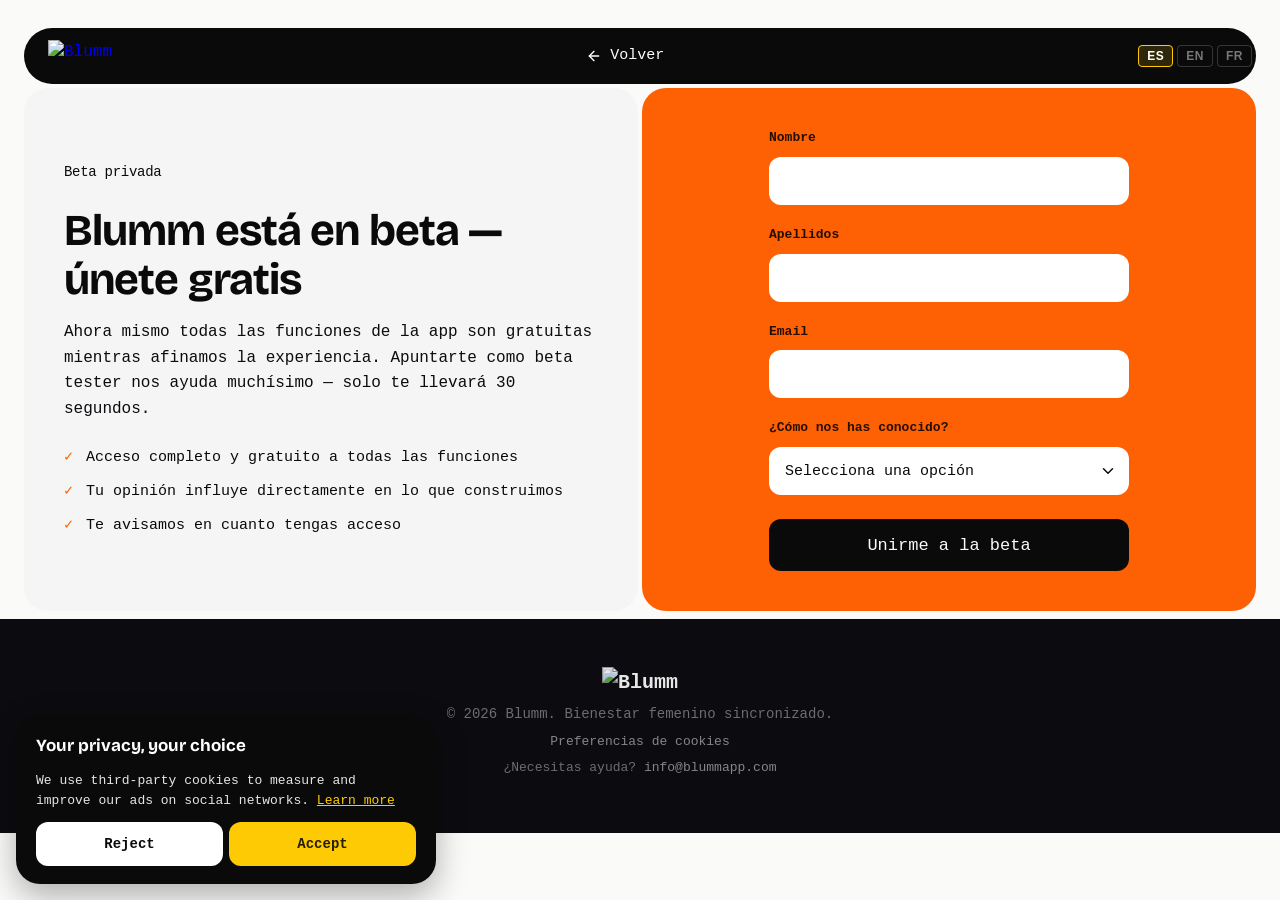
==== commit 1a4cefe1: "feat: banner de consentimiento, PostHog sin cookies y sección web en la política Analítica y consent" ====
--- a/beta.html
+++ b/beta.html
@@ -11,32 +11,13 @@
   <link href="https://fonts.googleapis.com/css2?family=Bricolage+Grotesque:opsz,wght@12..96,700;12..96,800&display=swap" rel="stylesheet">
   <link rel="stylesheet" href="style.css?v=13">
   <script src="https://cdn.jsdelivr.net/npm/@supabase/supabase-js@2/dist/umd/supabase.min.js"></script>
-  <!-- Meta Pixel Code -->
+  <script src="analytics.js?v=1" defer data-ads></script>
+  <!-- Privacy-friendly analytics by Plausible -->
+  <script async src="https://plausible.io/js/pa-zUWs-SoObHdIVt2peKVUE.js"></script>
   <script>
-    !function(f,b,e,v,n,t,s)
-    {if(f.fbq)return;n=f.fbq=function(){n.callMethod?
-    n.callMethod.apply(n,arguments):n.queue.push(arguments)};
-    if(!f._fbq)f._fbq=n;n.push=n;n.loaded=!0;n.version='2.0';
-    n.queue=[];t=b.createElement(e);t.async=!0;
-    t.src=v;s=b.getElementsByTagName(e)[0];
-    s.parentNode.insertBefore(t,s)}(window,document,'script',
-    'https://connect.facebook.net/en_US/fbevents.js');
-    fbq('init', '1379456450843415');
-    fbq('track', 'PageView');
+    window.plausible=window.plausible||function(){(plausible.q=plausible.q||[]).push(arguments)},plausible.init=plausible.init||function(i){plausible.o=i||{}};
+    plausible.init()
   </script>
-  <noscript><img height="1" width="1" style="display:none" src="https://www.facebook.com/tr?id=1379456450843415&ev=PageView&noscript=1"/></noscript>
-  <!-- End Meta Pixel Code -->
-  <!-- TikTok Pixel Code Start -->
-  <script>
-  !function (w, d, t) {
-    w.TiktokAnalyticsObject=t;var ttq=w[t]=w[t]||[];ttq.methods=["page","track","identify","instances","debug","on","off","once","ready","alias","group","enableCookie","disableCookie","holdConsent","revokeConsent","grantConsent"],ttq.setAndDefer=function(t,e){t[e]=function(){t.push([e].concat(Array.prototype.slice.call(arguments,0)))}};for(var i=0;i<ttq.methods.length;i++)ttq.setAndDefer(ttq,ttq.methods[i]);ttq.instance=function(t){for(var e=ttq._i[t]||[],n=0;n<ttq.methods.length;n++)ttq.setAndDefer(e,ttq.methods[n]);return e},ttq.load=function(e,n){var r="https://analytics.tiktok.com/i18n/pixel/events.js",o=n&&n.partner;ttq._i=ttq._i||{},ttq._i[e]=[],ttq._i[e]._u=r,ttq._t=ttq._t||{},ttq._t[e]=+new Date,ttq._o=ttq._o||{},ttq._o[e]=n||{};n=document.createElement("script");n.type="text/javascript",n.async=!0,n.src=r+"?sdkid="+e+"&lib="+t;e=document.getElementsByTagName("script")[0];e.parentNode.insertBefore(n,e)};
-    ttq.load('DAFTA2RC77U4RNF8LF8G');
-    ttq.page();
-  }(window, document, 'ttq');
-  </script>
-  <!-- TikTok Pixel Code End -->
-  <!-- Plausible Analytics -->
-  <script defer data-domain="blummapp.com" src="https://plausible.io/js/script.js"></script>
 </head>
 <body class="landing-body">
 
@@ -136,6 +117,7 @@
         <img src="blumm-logo-white.png" alt="Blumm" style="height:24px;width:auto;opacity:0.9;">
       </div>
       <p data-i18n="footer.copy">© 2026 Blumm. Bienestar femenino sincronizado.</p>
+      <p class="small"><a href="#" data-consent-open data-i18n="footer.cookies">Preferencias de cookies</a></p>
       <p class="small"><span data-i18n="footer.contact">¿Necesitas ayuda?</span> <a href="mailto:info@blummapp.com">info@blummapp.com</a></p>
     </div>
   </footer>
@@ -169,6 +151,8 @@
         'beta.success.title': '¡Ya estás dentro!',
         'beta.success.text': 'Gracias por apuntarte. Te escribiremos en breve con el acceso a la beta.',
         'footer.copy': '© 2026 Blumm. Bienestar femenino sincronizado.',
+        'footer.cookies': "Preferencias de cookies",
+        'beta.form.error.required': "Completa todos los campos e indica un email válido.",
         'footer.contact': '¿Necesitas ayuda?',
       },
       en: {
@@ -189,6 +173,8 @@
         'beta.success.title': "You're in!",
         'beta.success.text': "Thanks for signing up. We'll email you shortly with beta access.",
         'footer.copy': '© 2026 Blumm. Femme wellness, synchronised.',
+        'footer.cookies': "Cookie preferences",
+        'beta.form.error.required': "Fill in every field and enter a valid email.",
         'footer.contact': 'Need help?',
       },
       fr: {
@@ -209,6 +195,8 @@
         'beta.success.title': "C'est fait !",
         'beta.success.text': "Merci de ton inscription. On t'écrira bientôt avec l'accès à la bêta.",
         'footer.copy': '© 2026 Blumm. Bien-être féminin synchronisé.',
+        'footer.cookies': "Préférences cookies",
+        'beta.form.error.required': "Remplis tous les champs et indique un email valide.",
         'footer.contact': "Besoin d'aide ?",
       }
     };
@@ -225,6 +213,7 @@
         if (btn) btn.classList.toggle('active', l === lang);
       });
       currentLang = lang;
+      if (window.blummRefreshConsent) window.blummRefreshConsent();
     }
 
     let currentLang = 'es';
@@ -241,14 +230,22 @@
     form.addEventListener('submit', async (e) => {
       e.preventDefault();
       errorEl.classList.add('hidden');
-      submitBtn.disabled = true;
-      const originalText = submitBtn.textContent;
-      submitBtn.textContent = '…';
 
       const first_name = document.getElementById('beta-first-name').value.trim();
       const last_name = document.getElementById('beta-last-name').value.trim();
       const email = document.getElementById('beta-email').value.trim();
       const how_heard = document.getElementById('beta-how-heard').value;
+
+      // El formulario lleva novalidate: validamos aquí para no guardar filas vacías
+      if (!first_name || !last_name || !how_heard || !/^[^\s@]+@[^\s@]+\.[^\s@]+$/.test(email)) {
+        errorEl.textContent = BT[currentLang]['beta.form.error.required'];
+        errorEl.classList.remove('hidden');
+        return;
+      }
+
+      submitBtn.disabled = true;
+      const originalText = submitBtn.textContent;
+      submitBtn.textContent = '…';
 
       const { error } = await sb.from('beta_testers').insert({
         first_name, last_name, email, how_heard,
@@ -265,6 +262,7 @@
         return;
       }
 
+      if (window.blummTrack) window.blummTrack('beta_signup_submitted', { how_heard: how_heard, locale: currentLang, platform: platform || 'none' });
       form.classList.add('hidden');
       document.getElementById('beta-success').classList.remove('hidden');
     });
--- a/style.css
+++ b/style.css
@@ -431,6 +431,74 @@
 }
 .funcionalidades-heading .lead { font-size: 18px; line-height: 1.3; color: var(--neutro-950); }
 
+/* ════════════════════════════════════
+   PRECIOS
+   ════════════════════════════════════ */
+.pricing-card {
+  background: var(--neutro-100);
+  border-radius: var(--rd-xl);
+  padding: 24px;
+  display: flex;
+  flex-direction: column;
+  gap: 40px;
+}
+.pricing-grid { display: grid; grid-template-columns: repeat(3, 1fr); gap: 4px; }
+.plan-card {
+  background: var(--neutro-0);
+  border-radius: var(--rd-xl);
+  padding: 28px;
+  display: flex;
+  flex-direction: column;
+  gap: 14px;
+  color: var(--neutro-950);
+}
+.plan-name { font-family: var(--font-heading); font-size: 24px; font-weight: 700; letter-spacing: -0.01em; }
+.plan-price { font-family: var(--font-heading); font-size: 44px; font-weight: 800; letter-spacing: -0.02em; line-height: 1; }
+.plan-period { font-size: 16px; font-weight: 700; letter-spacing: 0; }
+.plan-sub { font-size: 14px; line-height: 1.3; color: var(--neutro-500); margin-top: 6px; }
+.plan-list { list-style: none; display: flex; flex-direction: column; gap: 10px; font-size: 15px; }
+.plan-list li { position: relative; padding-left: 22px; }
+.plan-list li::before { content: '✓'; position: absolute; left: 0; top: 0; color: var(--verde-500); font-weight: 700; }
+.plan-list-blue li::before { color: var(--azul-500); }
+.plan-note { font-size: 13px; color: var(--neutro-500); }
+
+.plan-card-premium { background: var(--naranja-500); color: var(--naranja-950); }
+.plan-card-premium .plan-sub { color: var(--naranja-950); }
+.plan-card-premium .plan-list li::before { color: var(--naranja-950); }
+.plan-toggle { display: flex; gap: 4px; }
+.plan-toggle-btn {
+  border: none;
+  border-radius: var(--rd-m);
+  padding: 6px 14px;
+  font-family: var(--font-body);
+  font-size: 13px;
+  font-weight: 700;
+  cursor: pointer;
+  background: rgba(255,255,255,0.35);
+  color: var(--naranja-950);
+}
+.plan-toggle-btn.active { background: var(--naranja-950); color: var(--neutro-0); }
+.plan-cta {
+  margin-top: auto;
+  height: 52px;
+  display: flex;
+  align-items: center;
+  justify-content: center;
+  border-radius: var(--rd-m);
+  background: var(--neutro-950);
+  color: var(--neutro-0);
+  font-size: 17px;
+  transition: background 0.15s;
+}
+.plan-cta:hover { background: var(--neutro-800); }
+.pricing-footnote { font-size: 13px; line-height: 1.4; color: var(--neutro-500); }
+.pricing-footnote a { color: var(--azul-500); font-weight: 700; }
+@media (max-width: 900px) {
+  .pricing-grid { grid-template-columns: 1fr; }
+  .pricing-card { padding: 20px; gap: 24px; }
+  .plan-card { padding: 22px; }
+}
+
 .bento-grid {
   display: grid;
   grid-template-columns: repeat(3, 1fr);
@@ -492,6 +560,9 @@
 }
 .team-avatar-orange { background: var(--naranja-500); }
 .team-avatar-blue { background: var(--azul-500); }
+.team-avatar-dark { background: var(--neutro-950); }
+.team-design-credit { display: flex; flex-direction: column; gap: 8px; border-top: 1px solid rgba(10,10,10,0.1); padding-top: 20px; }
+.team-design-credit .team-role { margin-bottom: 0; }
 .team-info { display: flex; flex-direction: column; gap: 4px; }
 .team-info h4 { font-family: var(--font-heading); font-size: 20px; font-weight: 700; color: var(--neutro-950); }
 .team-role { font-size: 13px; font-weight: 700; color: var(--neutro-500); text-transform: uppercase; letter-spacing: 0.04em; margin-bottom: 4px; }
@@ -755,6 +826,12 @@
 .beta-success h3 { font-family: var(--font-heading); font-size: 22px; font-weight: 700; color: var(--naranja-950); }
 .beta-success p { font-size: 15px; color: var(--naranja-950); }
 
+.beta-card.blue-variant .beta-perks li::before { color: var(--azul-500); }
+.beta-card.blue-variant .beta-form-card { background: var(--azul-500); }
+.beta-card.blue-variant .beta-field label { color: var(--azul-950); }
+.beta-card.blue-variant .beta-form-error { color: var(--azul-950); }
+.beta-card.blue-variant .beta-success h3, .beta-card.blue-variant .beta-success p { color: var(--azul-950); }
+
 .beta-download-card {
   background: var(--neutro-100);
   border-radius: var(--rd-xl);
@@ -999,7 +1076,8 @@
   .legal-doc-card hr { margin: 32px 0; }
 }
 
-@media (max-width: 640px) {
+/* El menú no cabe en una línea por debajo de ~1150px (ES/FR, 6 enlaces): colapsa a hamburguesa */
+@media (max-width: 1180px) {
   .hamburger { display: flex; }
   header { position: relative; }
 
@@ -1019,8 +1097,11 @@
   }
   #main-nav.tab-nav.open { display: flex; }
   .tab-nav-item { width: 100%; justify-content: flex-start; padding: 10px 12px; }
+}
+
+@media (max-width: 640px) {
   .header-right { gap: 8px; }
-  .lang-switcher { display: none; }
+  .nav-download { display: none; }
 
   .store-buttons { flex-direction: column; }
   .funcionalidades-card { gap: 24px; }
@@ -1030,3 +1111,54 @@
   .legal-page table { font-size: 13px; }
   .legal-page th, .legal-page td { padding: 10px; }
 }
+
+/* ════════════════════════════════════
+   BANNER DE CONSENTIMIENTO (analytics.js)
+   ════════════════════════════════════ */
+.consent-banner {
+  position: fixed;
+  left: 16px;
+  bottom: 16px;
+  z-index: 1000;
+  width: min(420px, calc(100vw - 32px));
+  background: var(--neutro-950);
+  color: var(--neutro-0);
+  border-radius: var(--rd-xl);
+  padding: 18px 20px;
+  display: flex;
+  flex-direction: column;
+  gap: 12px;
+  box-shadow: 0 12px 32px rgba(0,0,0,0.3);
+}
+.consent-title { font-family: var(--font-heading); font-weight: 700; font-size: 17px; }
+.consent-text { font-size: 13px; line-height: 1.5; color: var(--neutro-200); }
+.consent-text a { color: var(--amarillo-500); text-decoration: underline; }
+.consent-actions { display: flex; gap: 6px; }
+.consent-btn {
+  flex: 1;
+  height: 44px;
+  border: none;
+  border-radius: var(--rd-m);
+  font-family: var(--font-body);
+  font-size: 14px;
+  font-weight: 700;
+  cursor: pointer;
+}
+.consent-btn:focus-visible { outline: 2px solid var(--amarillo-300); outline-offset: 2px; }
+.consent-reject { background: var(--neutro-0); color: var(--neutro-950); }
+.consent-accept { background: var(--amarillo-500); color: var(--amarillo-950); }
+@media (max-width: 640px) {
+  .consent-banner { left: 12px; right: 12px; bottom: 12px; width: auto; }
+}
+.consent-banner { max-height: calc(100vh - 32px); overflow-y: auto; }
+.consent-more {
+  background: none;
+  border: none;
+  padding: 0;
+  font: inherit;
+  color: var(--amarillo-500);
+  text-decoration: underline;
+  cursor: pointer;
+}
+.consent-details { font-size: 12px; line-height: 1.5; color: var(--neutro-200); border-top: 1px solid rgba(255,255,255,0.15); padding-top: 10px; display: flex; flex-direction: column; gap: 8px; }
+.consent-details a { color: var(--amarillo-500); text-decoration: underline; }
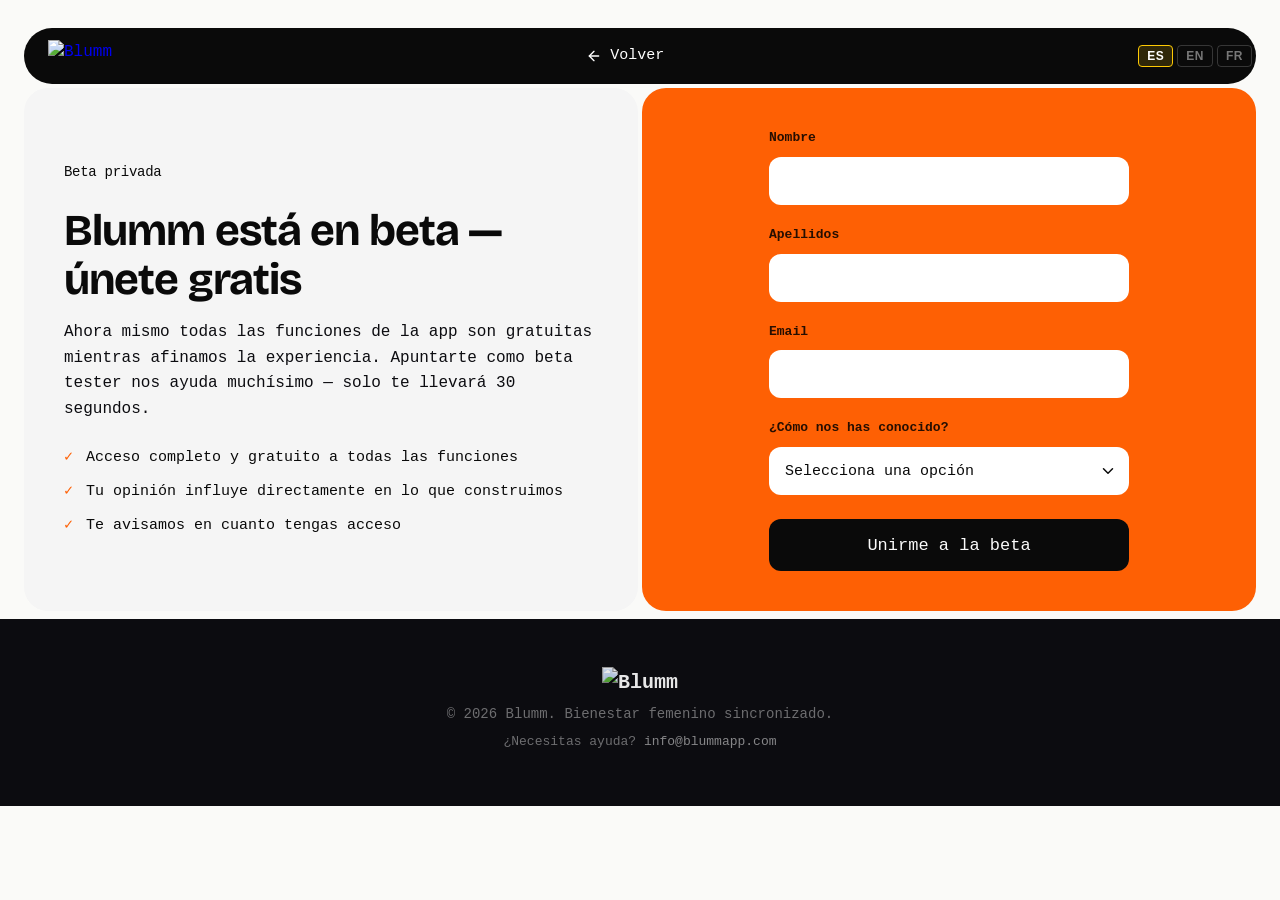
==== commit 654f068f: "feat: quita los píxeles de Meta y TikTok y el banner de consentimiento Meta clasificó blummapp.com c" ====
--- a/beta.html
+++ b/beta.html
@@ -11,7 +11,7 @@
   <link href="https://fonts.googleapis.com/css2?family=Bricolage+Grotesque:opsz,wght@12..96,700;12..96,800&display=swap" rel="stylesheet">
   <link rel="stylesheet" href="style.css?v=13">
   <script src="https://cdn.jsdelivr.net/npm/@supabase/supabase-js@2/dist/umd/supabase.min.js"></script>
-  <script src="analytics.js?v=1" defer data-ads></script>
+  <script src="analytics.js?v=2" defer></script>
   <!-- Privacy-friendly analytics by Plausible -->
   <script async src="https://plausible.io/js/pa-zUWs-SoObHdIVt2peKVUE.js"></script>
   <script>
@@ -117,7 +117,6 @@
         <img src="blumm-logo-white.png" alt="Blumm" style="height:24px;width:auto;opacity:0.9;">
       </div>
       <p data-i18n="footer.copy">© 2026 Blumm. Bienestar femenino sincronizado.</p>
-      <p class="small"><a href="#" data-consent-open data-i18n="footer.cookies">Preferencias de cookies</a></p>
       <p class="small"><span data-i18n="footer.contact">¿Necesitas ayuda?</span> <a href="mailto:info@blummapp.com">info@blummapp.com</a></p>
     </div>
   </footer>
@@ -151,7 +150,6 @@
         'beta.success.title': '¡Ya estás dentro!',
         'beta.success.text': 'Gracias por apuntarte. Te escribiremos en breve con el acceso a la beta.',
         'footer.copy': '© 2026 Blumm. Bienestar femenino sincronizado.',
-        'footer.cookies': "Preferencias de cookies",
         'beta.form.error.required': "Completa todos los campos e indica un email válido.",
         'footer.contact': '¿Necesitas ayuda?',
       },
@@ -173,7 +171,6 @@
         'beta.success.title': "You're in!",
         'beta.success.text': "Thanks for signing up. We'll email you shortly with beta access.",
         'footer.copy': '© 2026 Blumm. Femme wellness, synchronised.',
-        'footer.cookies': "Cookie preferences",
         'beta.form.error.required': "Fill in every field and enter a valid email.",
         'footer.contact': 'Need help?',
       },
@@ -195,7 +192,6 @@
         'beta.success.title': "C'est fait !",
         'beta.success.text': "Merci de ton inscription. On t'écrira bientôt avec l'accès à la bêta.",
         'footer.copy': '© 2026 Blumm. Bien-être féminin synchronisé.',
-        'footer.cookies': "Préférences cookies",
         'beta.form.error.required': "Remplis tous les champs et indique un email valide.",
         'footer.contact': "Besoin d'aide ?",
       }
@@ -213,7 +209,6 @@
         if (btn) btn.classList.toggle('active', l === lang);
       });
       currentLang = lang;
-      if (window.blummRefreshConsent) window.blummRefreshConsent();
     }
 
     let currentLang = 'es';
--- a/style.css
+++ b/style.css
@@ -513,9 +513,9 @@
   gap: 16px;
 }
 .bento-img {
-  aspect-ratio: 4 / 3;
-  border-radius: var(--rd-xl);
-  background: var(--verde-200) center / cover no-repeat;
+  aspect-ratio: 415 / 553;   /* proporción real de las capturas: se ven enteras, sin recorte */
+  border-radius: var(--rd-xl);
+  background: var(--neutro-50) center / cover no-repeat;
   width: 100%;
 }
 .bento-card h4 { font-family: var(--font-heading); font-size: 24px; font-weight: 700; letter-spacing: -0.01em; line-height: 1.2; color: var(--neutro-950); }
@@ -1111,54 +1111,3 @@
   .legal-page table { font-size: 13px; }
   .legal-page th, .legal-page td { padding: 10px; }
 }
-
-/* ════════════════════════════════════
-   BANNER DE CONSENTIMIENTO (analytics.js)
-   ════════════════════════════════════ */
-.consent-banner {
-  position: fixed;
-  left: 16px;
-  bottom: 16px;
-  z-index: 1000;
-  width: min(420px, calc(100vw - 32px));
-  background: var(--neutro-950);
-  color: var(--neutro-0);
-  border-radius: var(--rd-xl);
-  padding: 18px 20px;
-  display: flex;
-  flex-direction: column;
-  gap: 12px;
-  box-shadow: 0 12px 32px rgba(0,0,0,0.3);
-}
-.consent-title { font-family: var(--font-heading); font-weight: 700; font-size: 17px; }
-.consent-text { font-size: 13px; line-height: 1.5; color: var(--neutro-200); }
-.consent-text a { color: var(--amarillo-500); text-decoration: underline; }
-.consent-actions { display: flex; gap: 6px; }
-.consent-btn {
-  flex: 1;
-  height: 44px;
-  border: none;
-  border-radius: var(--rd-m);
-  font-family: var(--font-body);
-  font-size: 14px;
-  font-weight: 700;
-  cursor: pointer;
-}
-.consent-btn:focus-visible { outline: 2px solid var(--amarillo-300); outline-offset: 2px; }
-.consent-reject { background: var(--neutro-0); color: var(--neutro-950); }
-.consent-accept { background: var(--amarillo-500); color: var(--amarillo-950); }
-@media (max-width: 640px) {
-  .consent-banner { left: 12px; right: 12px; bottom: 12px; width: auto; }
-}
-.consent-banner { max-height: calc(100vh - 32px); overflow-y: auto; }
-.consent-more {
-  background: none;
-  border: none;
-  padding: 0;
-  font: inherit;
-  color: var(--amarillo-500);
-  text-decoration: underline;
-  cursor: pointer;
-}
-.consent-details { font-size: 12px; line-height: 1.5; color: var(--neutro-200); border-top: 1px solid rgba(255,255,255,0.15); padding-top: 10px; display: flex; flex-direction: column; gap: 8px; }
-.consent-details a { color: var(--amarillo-500); text-decoration: underline; }
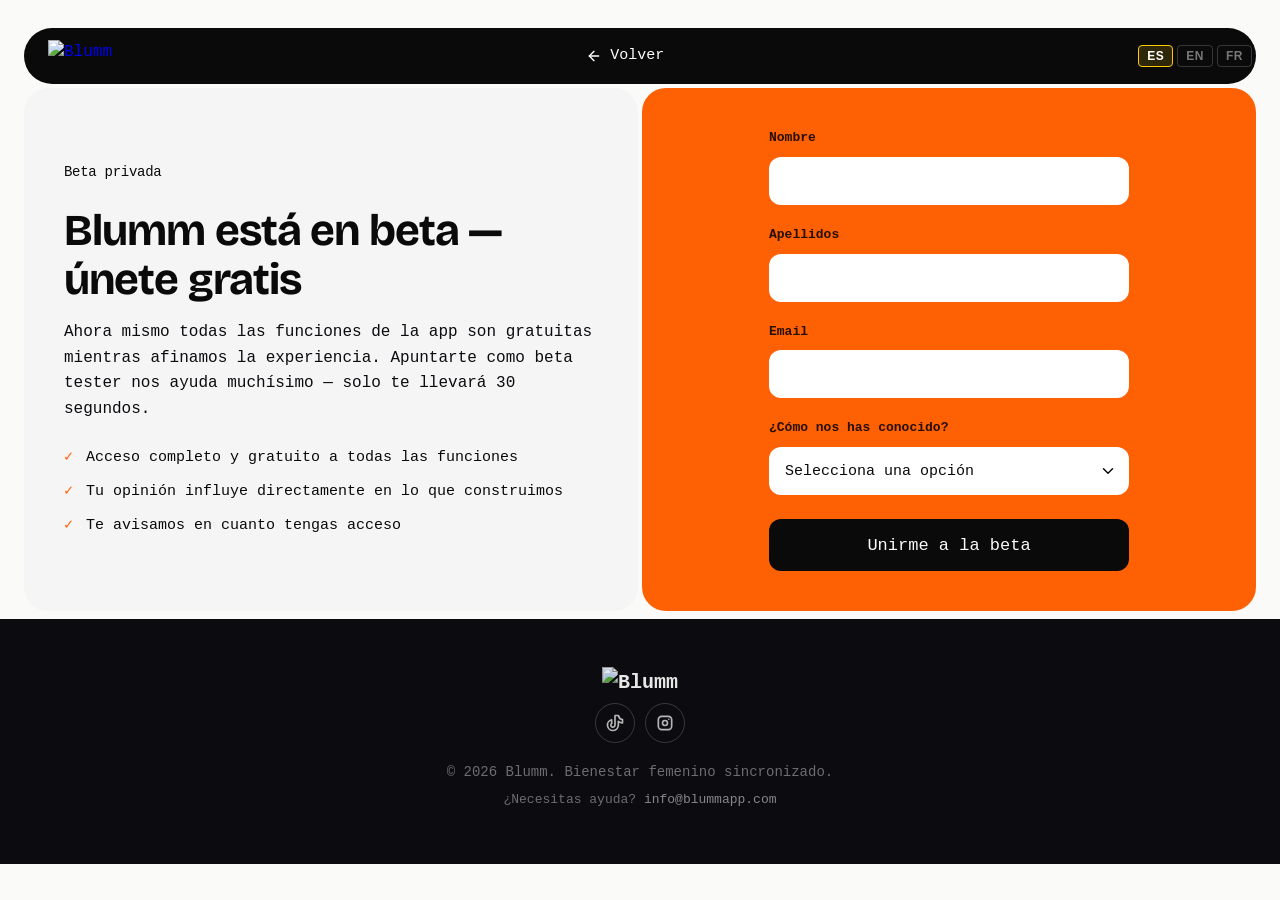
==== commit 1808677c: "feat: iconos de TikTok e Instagram en el pie de página" ====
--- a/beta.html
+++ b/beta.html
@@ -115,6 +115,10 @@
     <div class="container">
       <div class="footer-brand">
         <img src="blumm-logo-white.png" alt="Blumm" style="height:24px;width:auto;opacity:0.9;">
+      </div>
+      <div class="footer-social">
+        <a href="https://www.tiktok.com/@blummapp" target="_blank" rel="noopener noreferrer" aria-label="TikTok" title="TikTok"><svg viewBox="0 0 24 24" fill="none" stroke="currentColor" stroke-width="2" stroke-linecap="round" stroke-linejoin="round" aria-hidden="true"><path d="M21 7.917v4.034a9.948 9.948 0 0 1 -5 -1.951v4.5a6.5 6.5 0 1 1 -8 -6.326v4.326a2.5 2.5 0 1 0 4 2v-11.5h4.083a6.005 6.005 0 0 0 4.917 4.917z"/></svg></a>
+        <a href="https://www.instagram.com/blumm_app/" target="_blank" rel="noopener noreferrer" aria-label="Instagram" title="Instagram"><svg viewBox="0 0 24 24" fill="none" stroke="currentColor" stroke-width="2" stroke-linecap="round" stroke-linejoin="round" aria-hidden="true"><path d="M4 8a4 4 0 0 1 4 -4h8a4 4 0 0 1 4 4v8a4 4 0 0 1 -4 4h-8a4 4 0 0 1 -4 -4z"/><path d="M9 12a3 3 0 1 0 6 0a3 3 0 0 0 -6 0"/><path d="M16.5 7.5v.01"/></svg></a>
       </div>
       <p data-i18n="footer.copy">© 2026 Blumm. Bienestar femenino sincronizado.</p>
       <p class="small"><span data-i18n="footer.contact">¿Necesitas ayuda?</span> <a href="mailto:info@blummapp.com">info@blummapp.com</a></p>
--- a/style.css
+++ b/style.css
@@ -924,6 +924,22 @@
 footer a { color: rgba(255,255,255,0.5); transition: color 0.15s; }
 footer a:hover { color: var(--white); }
 
+/* Redes sociales del pie */
+.footer-social { display: flex; justify-content: center; gap: 10px; margin: 4px 0 18px; }
+.footer-social a {
+  width: 40px;
+  height: 40px;
+  border-radius: 50%;
+  display: flex;
+  align-items: center;
+  justify-content: center;
+  border: 1px solid rgba(255,255,255,0.18);
+  color: rgba(255,255,255,0.7);
+  transition: color 0.15s, border-color 0.15s, background 0.15s;
+}
+.footer-social a:hover { color: var(--white); border-color: rgba(255,255,255,0.5); background: rgba(255,255,255,0.06); }
+.footer-social svg { width: 20px; height: 20px; }
+
 /* ════════════════════════════════════
    HAMBURGER
    ════════════════════════════════════ */
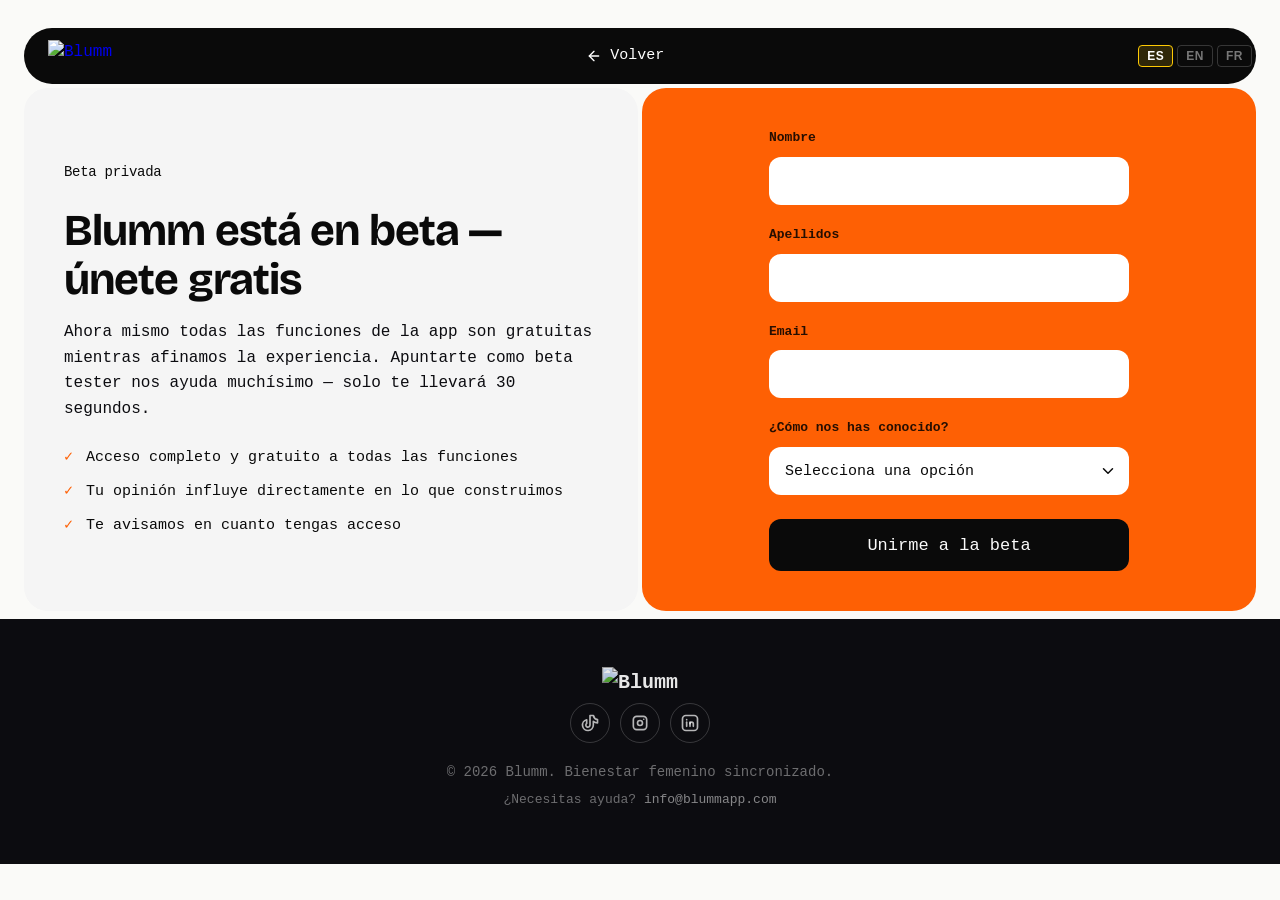
==== commit df0bfeff: "feat: añade LinkedIn a las redes del pie de página" ====
--- a/beta.html
+++ b/beta.html
@@ -119,6 +119,7 @@
       <div class="footer-social">
         <a href="https://www.tiktok.com/@blummapp" target="_blank" rel="noopener noreferrer" aria-label="TikTok" title="TikTok"><svg viewBox="0 0 24 24" fill="none" stroke="currentColor" stroke-width="2" stroke-linecap="round" stroke-linejoin="round" aria-hidden="true"><path d="M21 7.917v4.034a9.948 9.948 0 0 1 -5 -1.951v4.5a6.5 6.5 0 1 1 -8 -6.326v4.326a2.5 2.5 0 1 0 4 2v-11.5h4.083a6.005 6.005 0 0 0 4.917 4.917z"/></svg></a>
         <a href="https://www.instagram.com/blumm_app/" target="_blank" rel="noopener noreferrer" aria-label="Instagram" title="Instagram"><svg viewBox="0 0 24 24" fill="none" stroke="currentColor" stroke-width="2" stroke-linecap="round" stroke-linejoin="round" aria-hidden="true"><path d="M4 8a4 4 0 0 1 4 -4h8a4 4 0 0 1 4 4v8a4 4 0 0 1 -4 4h-8a4 4 0 0 1 -4 -4z"/><path d="M9 12a3 3 0 1 0 6 0a3 3 0 0 0 -6 0"/><path d="M16.5 7.5v.01"/></svg></a>
+        <a href="https://www.linkedin.com/company/blummapp/" target="_blank" rel="noopener noreferrer" aria-label="LinkedIn" title="LinkedIn"><svg viewBox="0 0 24 24" fill="none" stroke="currentColor" stroke-width="2" stroke-linecap="round" stroke-linejoin="round" aria-hidden="true"><path d="M8 11v5"/><path d="M8 8v.01"/><path d="M12 16v-5"/><path d="M16 16v-3a2 2 0 1 0 -4 0"/><path d="M3 7a4 4 0 0 1 4 -4h10a4 4 0 0 1 4 4v10a4 4 0 0 1 -4 4h-10a4 4 0 0 1 -4 -4z"/></svg></a>
       </div>
       <p data-i18n="footer.copy">© 2026 Blumm. Bienestar femenino sincronizado.</p>
       <p class="small"><span data-i18n="footer.contact">¿Necesitas ayuda?</span> <a href="mailto:info@blummapp.com">info@blummapp.com</a></p>
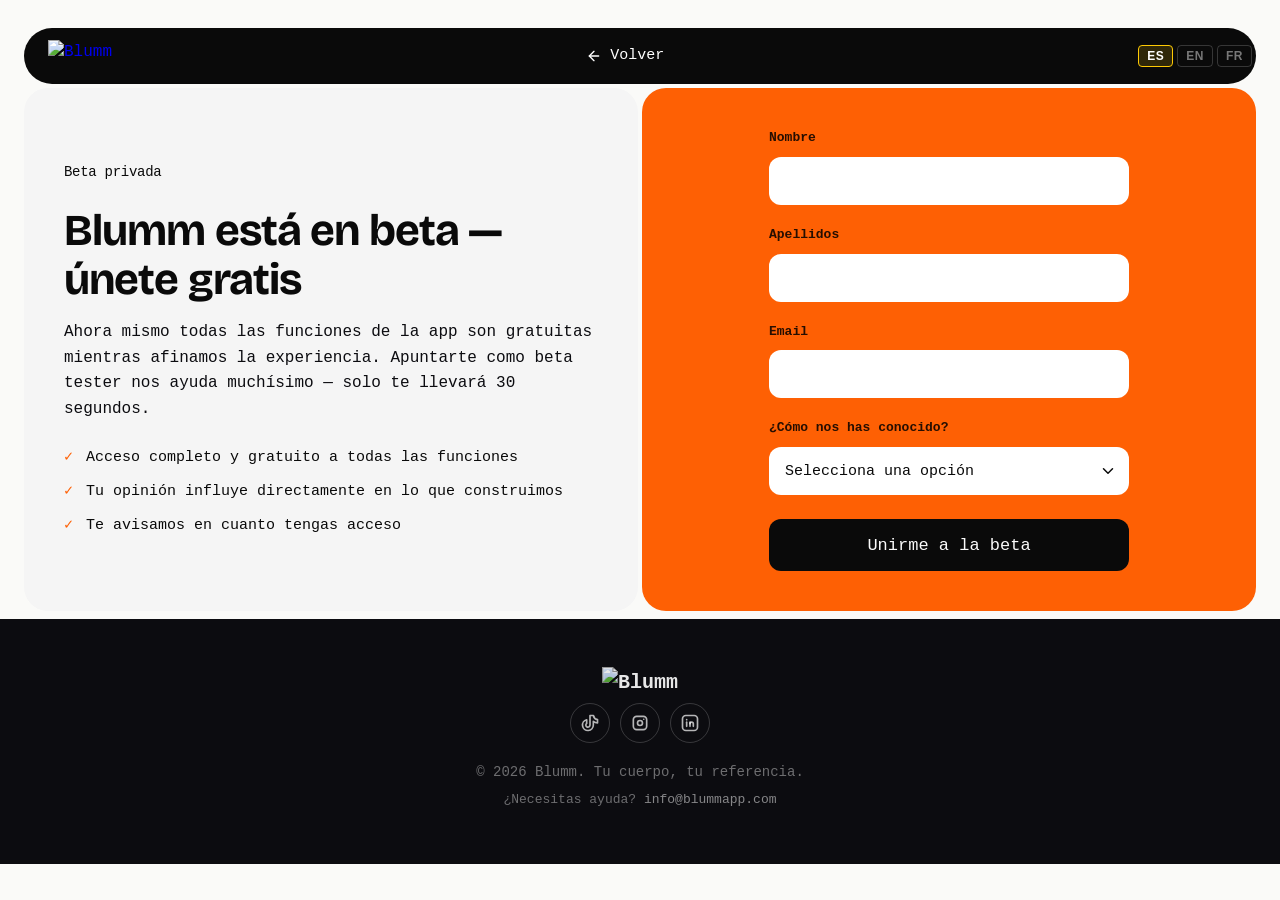
==== commit c8e8ffbf: "feat: nuevo discurso "compárate contigo misma" sin sincronizar nutrición y entreno con la fase - Por" ====
--- a/beta.html
+++ b/beta.html
@@ -121,7 +121,7 @@
         <a href="https://www.instagram.com/blumm_app/" target="_blank" rel="noopener noreferrer" aria-label="Instagram" title="Instagram"><svg viewBox="0 0 24 24" fill="none" stroke="currentColor" stroke-width="2" stroke-linecap="round" stroke-linejoin="round" aria-hidden="true"><path d="M4 8a4 4 0 0 1 4 -4h8a4 4 0 0 1 4 4v8a4 4 0 0 1 -4 4h-8a4 4 0 0 1 -4 -4z"/><path d="M9 12a3 3 0 1 0 6 0a3 3 0 0 0 -6 0"/><path d="M16.5 7.5v.01"/></svg></a>
         <a href="https://www.linkedin.com/company/blummapp/" target="_blank" rel="noopener noreferrer" aria-label="LinkedIn" title="LinkedIn"><svg viewBox="0 0 24 24" fill="none" stroke="currentColor" stroke-width="2" stroke-linecap="round" stroke-linejoin="round" aria-hidden="true"><path d="M8 11v5"/><path d="M8 8v.01"/><path d="M12 16v-5"/><path d="M16 16v-3a2 2 0 1 0 -4 0"/><path d="M3 7a4 4 0 0 1 4 -4h10a4 4 0 0 1 4 4v10a4 4 0 0 1 -4 4h-10a4 4 0 0 1 -4 -4z"/></svg></a>
       </div>
-      <p data-i18n="footer.copy">© 2026 Blumm. Bienestar femenino sincronizado.</p>
+      <p data-i18n="footer.copy">© 2026 Blumm. Tu cuerpo, tu referencia.</p>
       <p class="small"><span data-i18n="footer.contact">¿Necesitas ayuda?</span> <a href="mailto:info@blummapp.com">info@blummapp.com</a></p>
     </div>
   </footer>
@@ -154,7 +154,7 @@
         'beta.form.error.duplicate': 'Ese email ya está apuntado a la beta — ¡gracias!',
         'beta.success.title': '¡Ya estás dentro!',
         'beta.success.text': 'Gracias por apuntarte. Te escribiremos en breve con el acceso a la beta.',
-        'footer.copy': '© 2026 Blumm. Bienestar femenino sincronizado.',
+        'footer.copy': '© 2026 Blumm. Tu cuerpo, tu referencia.',
         'beta.form.error.required': "Completa todos los campos e indica un email válido.",
         'footer.contact': '¿Necesitas ayuda?',
       },
@@ -175,7 +175,7 @@
         'beta.form.error.duplicate': "That email is already signed up for the beta — thank you!",
         'beta.success.title': "You're in!",
         'beta.success.text': "Thanks for signing up. We'll email you shortly with beta access.",
-        'footer.copy': '© 2026 Blumm. Femme wellness, synchronised.',
+        'footer.copy': '© 2026 Blumm. Your body, your benchmark.',
         'beta.form.error.required': "Fill in every field and enter a valid email.",
         'footer.contact': 'Need help?',
       },
@@ -196,7 +196,7 @@
         'beta.form.error.duplicate': 'Cet email est déjà inscrit à la bêta — merci !',
         'beta.success.title': "C'est fait !",
         'beta.success.text': "Merci de ton inscription. On t'écrira bientôt avec l'accès à la bêta.",
-        'footer.copy': '© 2026 Blumm. Bien-être féminin synchronisé.',
+        'footer.copy': '© 2026 Blumm. Ton corps, ta référence.',
         'beta.form.error.required': "Remplis tous les champs et indique un email valide.",
         'footer.contact': "Besoin d'aide ?",
       }
